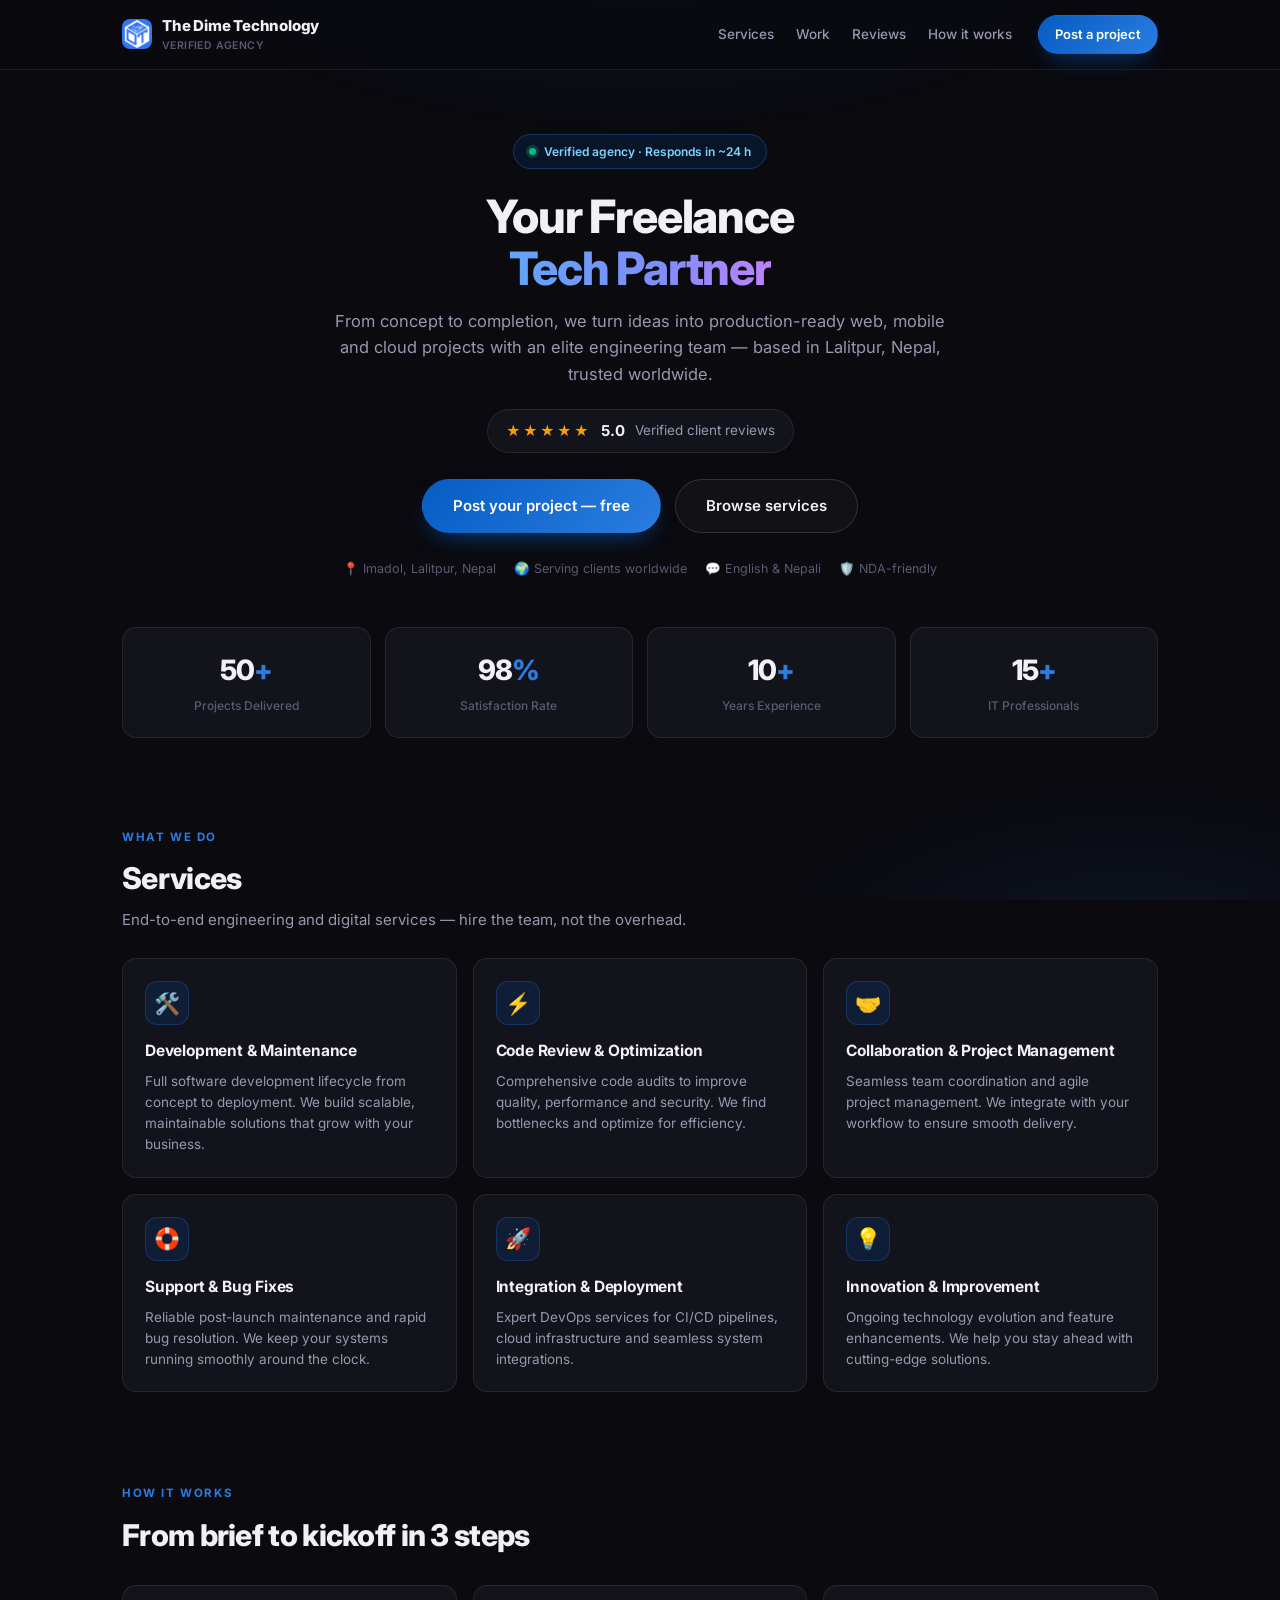
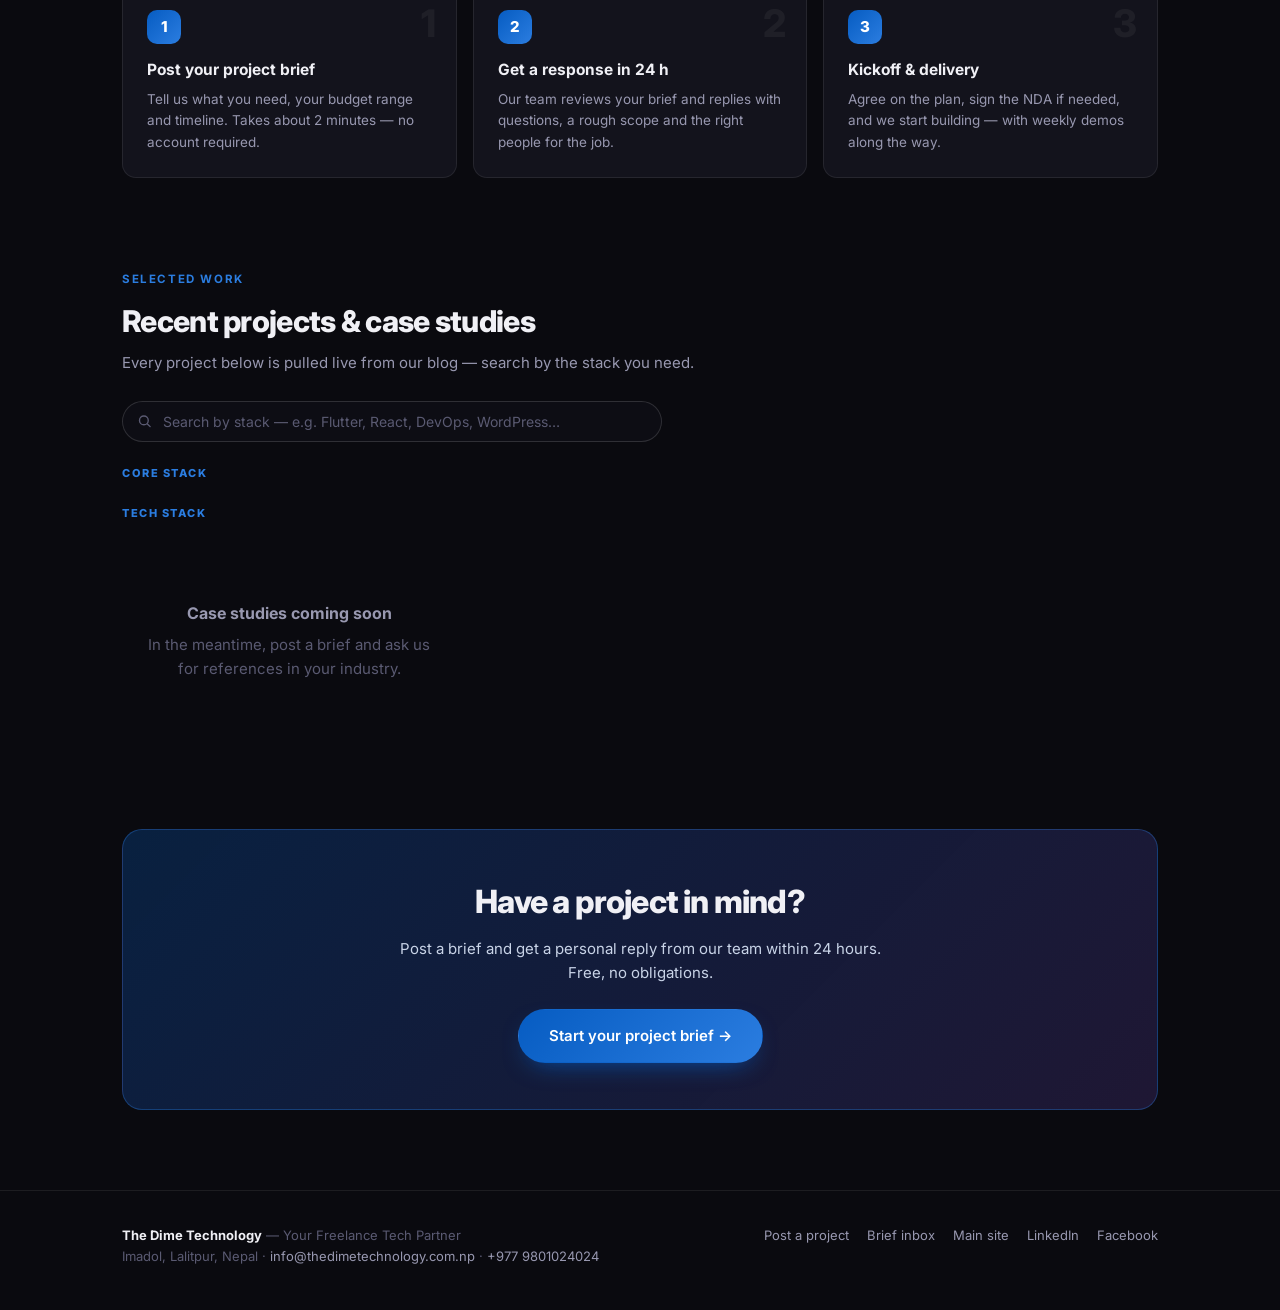
==== index.html @ e488a589 "feat: Tech Stack chip row — all tech names from blog with counts, click to display projects" ====
<!DOCTYPE html>
<html lang="en">
<head>
<meta charset="UTF-8">
<meta name="viewport" content="width=device-width, initial-scale=1">
<title>The Dime Technology — Verified Software Agency | Post a Project</title>
<meta name="description" content="The Dime Technology — your freelance tech partner. Verified agency from Lalitpur, Nepal delivering web, mobile and cloud projects worldwide. Post your project brief and get a reply within 24 hours.">
<link rel="icon" href="logo.png">
<link rel="preconnect" href="https://fonts.googleapis.com">
<link href="https://fonts.googleapis.com/css2?family=Inter:wght@400;500;600;700;800&display=swap" rel="stylesheet">
<link rel="stylesheet" href="app.css">
</head>
<body>

<nav class="nav">
  <div class="nav-in">
    <a class="brand" href="index.html">
      <img src="logo.png" alt="The Dime Technology">
      <div>The Dime Technology<small>Verified Agency</small></div>
    </a>
    <div class="nav-links">
      <a href="#services">Services</a>
      <a href="#work">Work</a>
      <a href="#reviews">Reviews</a>
      <a href="#how">How it works</a>
    </div>
    <a class="btn btn-primary btn-sm" href="brief.html">Post a project</a>
  </div>
</nav>

<div class="wrap">

  <header class="hero">
    <div class="hero-badge"><span class="dot"></span> Verified agency · Responds in ~24 h</div>
    <h1>Your Freelance<br><span class="grad">Tech Partner</span></h1>
    <p class="lede">From concept to completion, we turn ideas into production-ready web, mobile and cloud
      projects with an elite engineering team — based in Lalitpur, Nepal, trusted worldwide.</p>
    <div class="rating" id="ratingRow"><span class="stars">★★★★★</span><b id="ratingVal">5.0</b>
      <span id="ratingCount">Verified client reviews</span></div>
    <div class="hero-cta">
      <a class="btn btn-primary btn-lg" href="brief.html">Post your project — free</a>
      <a class="btn btn-ghost btn-lg" href="#services">Browse services</a>
    </div>
    <div class="meta-row">
      <span>📍 Imadol, Lalitpur, Nepal</span>
      <span>🌍 Serving clients worldwide</span>
      <span>💬 English &amp; Nepali</span>
      <span>🛡️ NDA-friendly</span>
    </div>
  </header>

  <div class="stats">
    <div class="stat"><b>50<i>+</i></b><span>Projects Delivered</span></div>
    <div class="stat"><b>98<i>%</i></b><span>Satisfaction Rate</span></div>
    <div class="stat"><b>10<i>+</i></b><span>Years Experience</span></div>
    <div class="stat"><b>15<i>+</i></b><span>IT Professionals</span></div>
  </div>

  <section id="services">
    <div class="sec-head">
      <div class="kicker">What we do</div>
      <h2>Services</h2>
      <p>End-to-end engineering and digital services — hire the team, not the overhead.</p>
    </div>
    <div class="grid g3" id="servicesGrid"></div>
  </section>

  <section id="how">
    <div class="sec-head">
      <div class="kicker">How it works</div>
      <h2>From brief to kickoff in 3 steps</h2>
    </div>
    <div class="steps">
      <div class="step"><div class="n">1</div><h3>Post your project brief</h3>
        <p>Tell us what you need, your budget range and timeline. Takes about 2 minutes — no account required.</p></div>
      <div class="step"><div class="n">2</div><h3>Get a response in 24 h</h3>
        <p>Our team reviews your brief and replies with questions, a rough scope and the right people for the job.</p></div>
      <div class="step"><div class="n">3</div><h3>Kickoff &amp; delivery</h3>
        <p>Agree on the plan, sign the NDA if needed, and we start building — with weekly demos along the way.</p></div>
    </div>
  </section>

  <section id="work">
    <div class="sec-head">
      <div class="kicker">Selected work</div>
      <h2>Recent projects &amp; case studies</h2>
      <p>Every project below is pulled live from our blog — search by the stack you need.</p>
    </div>
    <div class="work-tools">
      <div class="work-search">
        <div class="box">
          <svg width="15" height="15" viewBox="0 0 24 24" fill="none" stroke="currentColor" stroke-width="2.2" stroke-linecap="round"><circle cx="11" cy="11" r="7"/><path d="M21 21l-4.3-4.3"/></svg>
          <input type="search" id="workSearch" autocomplete="off" placeholder="Search by stack — e.g. Flutter, React, DevOps, WordPress…">
        </div>
        <span class="work-count" id="workCount"></span>
      </div>
      <div class="core-row">
        <span class="core-label">Core Stack</span>
        <div class="chips" id="coreChips"></div>
      </div>
      <div class="core-row">
        <span class="core-label">Tech Stack</span>
        <div class="chips" id="techChips"></div>
      </div>
    </div>
    <div class="grid g3" id="workGrid"></div>
  </section>

  <section id="clients">
    <div class="sec-head">
      <div class="kicker">Trusted by</div>
      <h2>Clients we've worked with</h2>
    </div>
    <div class="clients" id="clientsGrid"></div>
  </section>

  <section id="reviews">
    <div class="sec-head">
      <div class="kicker">Client reviews</div>
      <h2>What clients say</h2>
    </div>
    <div class="grid g3" id="reviewsGrid"></div>
  </section>

  <section id="cta">
    <div class="cta-band">
      <h2>Have a project in mind?</h2>
      <p>Post a brief and get a personal reply from our team within 24 hours. Free, no obligations.</p>
      <a class="btn btn-primary btn-lg" href="brief.html">Start your project brief →</a>
    </div>
  </section>

</div>

<footer>
  <div class="wrap foot">
    <div>
      <b style="color:var(--text)">The Dime Technology</b> — Your Freelance Tech Partner<br>
      Imadol, Lalitpur, Nepal · <a href="mailto:info@thedimetechnology.com.np">info@thedimetechnology.com.np</a> ·
      <a href="tel:+9779801024024">+977 9801024024</a>
    </div>
    <div class="foot-links">
      <a href="brief.html">Post a project</a>
      <a href="admin">Brief inbox</a>
      <a href="https://thedimetechnology.com.np" target="_blank" rel="noopener">Main site</a>
      <a href="https://www.linkedin.com/in/shahidalam-nepal/" target="_blank" rel="noopener">LinkedIn</a>
      <a href="https://www.facebook.com/thedimetechnology/" target="_blank" rel="noopener">Facebook</a>
    </div>
  </div>
</footer>

<script src="common.js"></script>
<script src="home.js"></script>
</body>
</html>
---- app.css ----
/* The Dime Technology — Lead app (Sortlist-style brief funnel) */
:root{
  --bg:#0a0a0f; --bg2:#0d0d14; --surface:#13131c; --surface2:#1a1a26; --surface3:#20202e;
  --line:rgba(255,255,255,.08); --line2:rgba(255,255,255,.14);
  --text:#f0f0f5; --muted:#9898b0; --dim:#5a5a72;
  --blue:#065cc2; --blue2:#2b7de0; --blue-soft:rgba(6,92,194,.16);
  --green:#10b981; --green-soft:rgba(16,185,129,.14);
  --amber:#f59e0b; --amber-soft:rgba(245,158,11,.14);
  --red:#ef4444; --red-soft:rgba(239,68,68,.14);
  --purple:#8b5cf6; --purple-soft:rgba(139,92,246,.14);
  --r:14px; --r-sm:10px;
  --font:'Inter',-apple-system,BlinkMacSystemFont,'Segoe UI',Roboto,sans-serif;
  --shadow:0 18px 50px rgba(0,0,0,.45);
}
*{box-sizing:border-box;margin:0;padding:0}
html{scroll-behavior:smooth}
body{
  background:var(--bg); color:var(--text); font-family:var(--font);
  font-size:15px; line-height:1.6; -webkit-font-smoothing:antialiased;
}
body::before{
  content:""; position:fixed; inset:0; pointer-events:none; z-index:0;
  background:
    radial-gradient(ellipse 70% 45% at 50% -12%, rgba(6,92,194,.16) 0%, transparent 60%),
    radial-gradient(ellipse 55% 40% at 88% 108%, rgba(43,125,224,.10) 0%, transparent 55%);
}
a{color:inherit;text-decoration:none}
img{display:block;max-width:100%}
button{font-family:inherit;cursor:pointer}
.wrap{position:relative;z-index:1;max-width:1080px;margin:0 auto;padding:0 22px}
.mono{font-variant-numeric:tabular-nums}

/* ── Nav ── */
.nav{position:sticky;top:0;z-index:50;backdrop-filter:blur(14px);background:rgba(10,10,15,.82);border-bottom:1px solid var(--line)}
.nav-in{max-width:1080px;margin:0 auto;padding:14px 22px;display:flex;align-items:center;gap:26px}
.brand{display:flex;align-items:center;gap:10px;font-weight:800;letter-spacing:-.2px}
.brand img{width:30px;height:30px;border-radius:8px}
.brand small{display:block;font-size:10.5px;font-weight:600;color:var(--dim);letter-spacing:.4px;text-transform:uppercase}
.nav-links{display:flex;gap:22px;margin-left:auto;font-size:13.5px;color:var(--muted);font-weight:500}
.nav-links a:hover{color:var(--text)}
.btn{display:inline-flex;align-items:center;justify-content:center;gap:8px;border-radius:999px;font-weight:600;
  font-size:14px;padding:11px 22px;border:1px solid transparent;transition:.16s;white-space:nowrap}
.btn-primary{background:linear-gradient(135deg,var(--blue),var(--blue2));color:#fff;box-shadow:0 10px 26px -12px rgba(6,92,194,.9)}
.btn-primary:hover{transform:translateY(-1px);box-shadow:0 14px 30px -12px rgba(6,92,194,1)}
.btn-ghost{border-color:var(--line2);color:var(--text);background:rgba(255,255,255,.03)}
.btn-ghost:hover{border-color:var(--blue2);background:var(--blue-soft)}
.btn-lg{padding:14px 30px;font-size:15px}
.btn-sm{padding:8px 16px;font-size:13px}
.btn[disabled]{opacity:.5;pointer-events:none}

/* ── Hero / profile header ── */
.hero{padding:64px 0 40px;text-align:center}
.hero-badge{display:inline-flex;align-items:center;gap:8px;padding:7px 15px;border-radius:999px;font-size:12px;
  font-weight:600;color:#7dd3fc;background:rgba(6,92,194,.14);border:1px solid rgba(43,125,224,.3);margin-bottom:22px}
.hero-badge .dot{width:7px;height:7px;border-radius:50%;background:var(--green);box-shadow:0 0 0 3px rgba(16,185,129,.25)}
.hero h1{font-size:clamp(30px,5vw,46px);font-weight:800;letter-spacing:-1.2px;line-height:1.12;margin-bottom:14px}
.hero h1 .grad{background:linear-gradient(100deg,#60a5fa,#818cf8 60%,#c084fc);-webkit-background-clip:text;background-clip:text;color:transparent}
.hero .lede{max-width:640px;margin:0 auto 22px;color:var(--muted);font-size:16.5px}
.rating{display:inline-flex;align-items:center;gap:10px;padding:9px 18px;border-radius:999px;background:var(--surface);
  border:1px solid var(--line);font-size:13.5px;color:var(--muted);margin-bottom:26px}
.rating b{color:var(--text);font-size:15px}
.stars{color:var(--amber);letter-spacing:2px;font-size:14px}
.hero-cta{display:flex;gap:14px;justify-content:center;flex-wrap:wrap}
.meta-row{display:flex;gap:18px;justify-content:center;flex-wrap:wrap;color:var(--dim);font-size:12.5px;margin-top:26px}
.meta-row span{display:inline-flex;align-items:center;gap:6px}

/* ── Stats ── */
.stats{display:grid;grid-template-columns:repeat(4,1fr);gap:14px;padding:8px 0 44px}
.stat{background:var(--surface);border:1px solid var(--line);border-radius:var(--r);padding:20px 16px;text-align:center}
.stat b{display:block;font-size:28px;font-weight:800;letter-spacing:-1px}
.stat b i{font-style:normal;color:var(--blue2)}
.stat span{font-size:12px;color:var(--dim);font-weight:500}

/* ── Sections ── */
section{padding:46px 0;position:relative;z-index:1}
.sec-head{margin-bottom:26px}
.sec-head .kicker{font-size:11.5px;font-weight:700;letter-spacing:1.6px;text-transform:uppercase;color:var(--blue2);margin-bottom:8px}
.sec-head h2{font-size:clamp(22px,3.4vw,30px);font-weight:800;letter-spacing:-.7px}
.sec-head p{color:var(--muted);margin-top:6px;max-width:620px}
.grid{display:grid;gap:16px}
.g3{grid-template-columns:repeat(3,1fr)}
.g2{grid-template-columns:repeat(2,1fr)}

.card{background:var(--surface);border:1px solid var(--line);border-radius:var(--r);padding:22px;transition:.18s}
.card:hover{border-color:rgba(43,125,224,.4);transform:translateY(-3px);box-shadow:0 16px 40px -22px rgba(6,92,194,.6)}
.card .ic{width:44px;height:44px;border-radius:12px;display:flex;align-items:center;justify-content:center;font-size:21px;
  background:var(--blue-soft);border:1px solid rgba(43,125,224,.25);margin-bottom:14px}
.card h3{font-size:15.5px;font-weight:700;margin-bottom:7px;letter-spacing:-.2px}
.card p{font-size:13.5px;color:var(--muted);line-height:1.55}

/* steps */
.steps{display:grid;grid-template-columns:repeat(3,1fr);gap:16px;counter-reset:step}
.step{background:var(--surface);border:1px solid var(--line);border-radius:var(--r);padding:24px;position:relative}
.step::before{counter-increment:step;content:counter(step);position:absolute;top:18px;right:20px;font-size:38px;
  font-weight:800;color:rgba(255,255,255,.05);line-height:1}
.step .n{width:34px;height:34px;border-radius:10px;background:linear-gradient(135deg,var(--blue),var(--blue2));
  color:#fff;display:flex;align-items:center;justify-content:center;font-weight:800;font-size:15px;margin-bottom:14px}
.step h3{font-size:15.5px;font-weight:700;margin-bottom:6px}
.step p{font-size:13.5px;color:var(--muted)}

/* work cards */
.work{border-radius:var(--r);overflow:hidden;background:var(--surface);border:1px solid var(--line);transition:.18s;display:block}
.work:hover{transform:translateY(-3px);border-color:rgba(43,125,224,.4)}
.work .thumb{aspect-ratio:16/9;overflow:hidden;background:var(--surface2)}
.work .thumb img{width:100%;height:100%;object-fit:cover;transition:.3s}
.work:hover .thumb img{transform:scale(1.05)}
.work .body{padding:16px 18px 18px}
.work .tag{display:inline-block;font-size:10.5px;font-weight:700;text-transform:uppercase;letter-spacing:.7px;
  color:var(--blue2);background:var(--blue-soft);padding:4px 9px;border-radius:6px;margin-bottom:9px}
.work h3{font-size:15px;font-weight:700;line-height:1.35;margin-bottom:8px}
.work .when{font-size:12px;color:var(--dim)}

/* work toolbar — stack search + core stack chips */
.work-tools{margin-bottom:22px;display:grid;gap:14px}
.work-search{display:flex;align-items:center;gap:16px;flex-wrap:wrap}
.work-search .box{position:relative;flex:1;max-width:540px}
.work-search .box svg{position:absolute;left:15px;top:50%;transform:translateY(-50%);color:var(--dim);pointer-events:none}
.work-search input{width:100%;background:var(--bg2);border:1px solid var(--line2);border-radius:999px;color:var(--text);
  font-family:inherit;font-size:14px;padding:11px 18px 11px 40px;outline:none;transition:.15s}
.work-search input:focus{border-color:var(--blue2);box-shadow:0 0 0 3px rgba(43,125,224,.18)}
.work-search input::placeholder{color:var(--dim)}
.work-search input::-webkit-search-cancel-button{-webkit-appearance:none;appearance:none}
.work-count{font-size:12.5px;color:var(--dim);font-weight:600;white-space:nowrap}
.core-row{display:flex;gap:13px;align-items:flex-start;flex-wrap:wrap}
.core-label{font-size:11px;font-weight:800;letter-spacing:1.5px;text-transform:uppercase;color:var(--blue2);
  padding-top:9px;white-space:nowrap}
.core-row .chip{padding:7px 13px;font-size:12.5px;border-radius:999px}
.core-row .chip .n{margin-left:7px;font-size:10.5px;opacity:.65;font-weight:700}
.core-row .chip.off{opacity:.35;pointer-events:none}
.work .wtop{display:flex;align-items:center;justify-content:space-between;gap:10px;margin-bottom:9px}
.work .wtop .when{font-size:11.5px;color:var(--dim);white-space:nowrap}
.work .stackline{display:flex;flex-wrap:wrap;gap:6px;margin-top:11px}
.schip{font-size:10px;font-weight:700;letter-spacing:.5px;text-transform:uppercase;padding:4px 9px;border-radius:999px;
  background:var(--blue-soft);color:#93c5fd;border:1px solid rgba(43,125,224,.32)}
.schip.more{background:var(--surface3);color:var(--dim);border-color:var(--line2)}

/* clients */
.clients{display:grid;grid-template-columns:repeat(auto-fill,minmax(130px,1fr));gap:12px}
.client{background:var(--surface);border:1px solid var(--line);border-radius:var(--r-sm);height:76px;display:flex;
  align-items:center;justify-content:center;padding:12px;transition:.18s}
.client:hover{border-color:var(--line2);background:var(--surface2)}
.client img{max-height:44px;filter:grayscale(1) opacity(.75);transition:.2s}
.client:hover img{filter:none}

/* reviews */
.review{background:var(--surface);border:1px solid var(--line);border-radius:var(--r);padding:22px;display:flex;flex-direction:column;gap:12px}
.review .stars{font-size:13px}
.review p{font-size:14px;color:var(--muted);line-height:1.6;flex:1}
.who{display:flex;align-items:center;gap:11px}
.who img{width:40px;height:40px;border-radius:50%;object-fit:cover;background:var(--surface3)}
.who .av{width:40px;height:40px;border-radius:50%;background:linear-gradient(135deg,var(--blue),var(--purple));
  display:flex;align-items:center;justify-content:center;font-weight:800;font-size:14px;color:#fff}
.who b{display:block;font-size:14px}
.who span{font-size:12px;color:var(--dim)}

/* CTA band */
.cta-band{background:linear-gradient(135deg,rgba(6,92,194,.28),rgba(139,92,246,.16));border:1px solid rgba(43,125,224,.35);
  border-radius:20px;padding:46px 34px;text-align:center;position:relative;overflow:hidden}
.cta-band h2{font-size:clamp(23px,3.6vw,32px);font-weight:800;letter-spacing:-.8px;margin-bottom:10px}
.cta-band p{color:#c9d4e8;max-width:520px;margin:0 auto 24px}

/* footer */
footer{border-top:1px solid var(--line);padding:34px 0 44px;margin-top:34px;color:var(--dim);font-size:13px;position:relative;z-index:1}
.foot{display:flex;justify-content:space-between;gap:26px;flex-wrap:wrap}
.foot a{color:var(--muted)}
.foot a:hover{color:var(--text)}
.foot-links{display:flex;gap:18px;flex-wrap:wrap}

/* ── Wizard ── */
.wiz-top{max-width:760px;margin:0 auto;padding:34px 22px 0;text-align:center}
.wiz-top .back{font-size:13px;color:var(--muted);display:inline-flex;gap:6px;align-items:center}
.wiz-top .back:hover{color:var(--text)}
.wiz-top h1{font-size:clamp(24px,4vw,32px);font-weight:800;letter-spacing:-.8px;margin:18px 0 6px}
.wiz-top .sub{color:var(--muted);font-size:14.5px}
.progress{display:flex;gap:8px;justify-content:center;margin:26px 0 6px}
.pstep{flex:1;max-width:150px;text-align:center}
.pstep .bar{height:4px;border-radius:99px;background:var(--surface3);transition:.25s}
.pstep.on .bar,.pstep.done .bar{background:linear-gradient(90deg,var(--blue),var(--blue2))}
.pstep span{display:block;font-size:11px;color:var(--dim);margin-top:7px;font-weight:600}
.pstep.on span{color:var(--blue2)}
.wiz{max-width:760px;margin:0 auto;padding:22px 22px 70px}
.panel{background:var(--surface);border:1px solid var(--line);border-radius:18px;padding:30px;box-shadow:var(--shadow);display:none}
.panel.on{display:block;animation:fade .3s ease}
@keyframes fade{from{opacity:0;transform:translateY(10px)}to{opacity:1;transform:none}}
.panel h2{font-size:20px;font-weight:800;letter-spacing:-.5px;margin-bottom:6px}
.panel .hint{color:var(--muted);font-size:14px;margin-bottom:22px}
.q-label{display:block;font-size:13.5px;font-weight:700;margin:20px 0 10px}
.q-label i{font-style:normal;color:var(--red)}

.chips{display:flex;flex-wrap:wrap;gap:10px}
.chip{padding:10px 17px;border-radius:999px;background:var(--surface2);border:1px solid var(--line2);font-size:13.5px;
  font-weight:600;color:var(--muted);transition:.14s;user-select:none}
.chip:hover{border-color:var(--blue2);color:var(--text)}
.chip.on{background:linear-gradient(135deg,var(--blue),var(--blue2));border-color:transparent;color:#fff;
  box-shadow:0 8px 20px -10px rgba(6,92,194,.9)}
.chip input{display:none}

.opts{display:grid;grid-template-columns:repeat(auto-fill,minmax(160px,1fr));gap:10px}
.opt{padding:14px 12px;border-radius:12px;background:var(--surface2);border:1px solid var(--line2);text-align:center;
  font-size:13.5px;font-weight:600;color:var(--muted);transition:.14s}
.opt:hover{border-color:var(--blue2);color:var(--text)}
.opt.on{background:var(--blue-soft);border-color:var(--blue2);color:#93c5fd}
.opt small{display:block;font-size:11px;color:var(--dim);font-weight:500;margin-top:3px}

.cur-toggle{display:inline-flex;background:var(--surface2);border:1px solid var(--line2);border-radius:999px;padding:4px;gap:4px}
.cur-toggle button{border:0;background:transparent;color:var(--muted);font-weight:700;font-size:13px;padding:7px 20px;border-radius:999px}
.cur-toggle button.on{background:linear-gradient(135deg,var(--blue),var(--blue2));color:#fff}

.field{margin-bottom:16px}
.field label{display:block;font-size:13px;font-weight:700;margin-bottom:7px;color:var(--text)}
.field label i{font-style:normal;color:var(--red)}
.field .help{font-size:12px;color:var(--dim);margin-top:6px}
input.inp,select.inp,textarea.inp{
  width:100%;background:var(--bg2);border:1px solid var(--line2);border-radius:11px;color:var(--text);
  font-family:inherit;font-size:14.5px;padding:12px 14px;transition:.15s;outline:none}
input.inp:focus,select.inp:focus,textarea.inp:focus{border-color:var(--blue2);box-shadow:0 0 0 3px rgba(43,125,224,.18)}
textarea.inp{min-height:130px;resize:vertical;line-height:1.55}
select.inp{appearance:none;background-image:url("data:image/svg+xml,%3Csvg xmlns='http://www.w3.org/2000/svg' width='12' height='8'%3E%3Cpath d='M1 1l5 5 5-5' stroke='%239898b0' stroke-width='1.6' fill='none'/%3E%3C/svg%3E");
  background-repeat:no-repeat;background-position:right 14px center}
.row2{display:grid;grid-template-columns:1fr 1fr;gap:14px}
.hp{position:absolute!important;left:-9999px!important;opacity:0;height:0;width:0}

.wiz-nav{display:flex;justify-content:space-between;gap:12px;margin-top:26px;padding-top:22px;border-top:1px solid var(--line)}
.err{background:var(--red-soft);border:1px solid rgba(239,68,68,.4);color:#fca5a5;border-radius:10px;
  padding:11px 14px;font-size:13.5px;margin-top:16px;display:none}
.err.on{display:block}
.ok-box{background:var(--green-soft);border:1px solid rgba(16,185,129,.4);color:#6ee7b7;border-radius:10px;
  padding:11px 14px;font-size:13.5px;margin-top:16px;display:none}
.ok-box.on{display:block}

/* review list */
.rev-list{display:grid;gap:10px}
.rev-item{display:flex;justify-content:space-between;gap:14px;background:var(--surface2);border:1px solid var(--line);
  border-radius:11px;padding:13px 16px;font-size:13.5px}
.rev-item .k{color:var(--dim);font-weight:600;flex:none}
.rev-item .v{color:var(--text);text-align:right;word-break:break-word}
.rev-item .v.empty{color:var(--dim);font-style:italic}

/* success */
.done{text-align:center;padding:26px 10px}
.done .ring{width:74px;height:74px;border-radius:50%;background:var(--green-soft);border:2px solid var(--green);
  color:var(--green);font-size:34px;display:flex;align-items:center;justify-content:center;margin:0 auto 20px}
.done h2{font-size:24px;font-weight:800;margin-bottom:8px}
.done p{color:var(--muted);max-width:440px;margin:0 auto 14px}
.ref{display:inline-block;background:var(--bg2);border:1px dashed var(--line2);border-radius:10px;padding:9px 18px;
  font-size:13.5px;font-weight:700;letter-spacing:.5px;color:#93c5fd;margin-bottom:24px}

/* ── Dashboard ── */
.dash{max-width:1080px;margin:0 auto;padding:26px 22px 60px;position:relative;z-index:1}
.dash-head{display:flex;align-items:center;gap:16px;flex-wrap:wrap;margin-bottom:24px}
.dash-head h1{font-size:22px;font-weight:800;letter-spacing:-.5px}
.dash-head .spacer{flex:1}
.mini{background:var(--surface);border:1px solid var(--line);border-radius:12px;padding:14px 18px;min-width:120px}
.mini b{display:block;font-size:24px;font-weight:800;letter-spacing:-.6px}
.mini span{font-size:11.5px;color:var(--dim);font-weight:600;text-transform:uppercase;letter-spacing:.6px}
.minis{display:grid;grid-template-columns:repeat(4,1fr);gap:12px;margin-bottom:20px}

.tabs{display:flex;gap:8px;flex-wrap:wrap;margin-bottom:16px}
.tab{padding:8px 16px;border-radius:999px;background:var(--surface);border:1px solid var(--line);font-size:13px;
  font-weight:600;color:var(--muted);transition:.14s}
.tab:hover{color:var(--text);border-color:var(--line2)}
.tab.on{background:var(--blue-soft);border-color:rgba(43,125,224,.5);color:#93c5fd}
.tab .n{opacity:.7;margin-left:5px;font-size:12px}

.searchbar{display:flex;gap:10px;margin-bottom:16px}
.searchbar input{flex:1}

.list{display:grid;gap:10px}
.brief-row{display:grid;grid-template-columns:auto 1fr auto;gap:16px;align-items:center;background:var(--surface);
  border:1px solid var(--line);border-radius:13px;padding:15px 18px;transition:.14s;cursor:pointer}
.brief-row:hover{border-color:rgba(43,125,224,.45);background:var(--surface2)}
.brief-row .co{font-weight:700;font-size:15px;display:flex;align-items:center;gap:9px;flex-wrap:wrap}
.brief-row .sub{font-size:12.5px;color:var(--dim);margin-top:3px;display:flex;gap:12px;flex-wrap:wrap}
.brief-row .sub b{color:var(--muted);font-weight:600}
.brief-row .right{text-align:right;font-size:12.5px;color:var(--dim)}

.pill{display:inline-flex;align-items:center;gap:6px;padding:5px 12px;border-radius:999px;font-size:11.5px;font-weight:700;letter-spacing:.2px}
.pill .dot{width:6px;height:6px;border-radius:50%}
.pill.s-new{background:var(--blue-soft);color:#93c5fd}.pill.s-new .dot{background:var(--blue2)}
.pill.s-contacted{background:var(--purple-soft);color:#c4b5fd}.pill.s-contacted .dot{background:var(--purple)}
.pill.s-proposal{background:var(--amber-soft);color:#fcd34d}.pill.s-proposal .dot{background:var(--amber)}
.pill.s-won{background:var(--green-soft);color:#6ee7b7}.pill.s-won .dot{background:var(--green)}
.pill.s-lost{background:var(--red-soft);color:#fca5a5}.pill.s-lost .dot{background:var(--red)}
.tag-web{font-size:9.5px;font-weight:800;letter-spacing:.4px;text-transform:uppercase;background:var(--green-soft);
  color:#6ee7b7;border:1px solid rgba(16,185,129,.35);padding:2px 7px;border-radius:6px}

.empty{text-align:center;padding:56px 20px;color:var(--dim)}
.empty b{display:block;font-size:16px;color:var(--muted);margin-bottom:6px}

/* drawer */
.drawer-bg{position:fixed;inset:0;background:rgba(5,5,10,.72);backdrop-filter:blur(3px);z-index:80;opacity:0;
  pointer-events:none;transition:.2s}
.drawer-bg.on{opacity:1;pointer-events:auto}
.drawer{position:fixed;top:0;right:0;bottom:0;width:min(560px,100%);background:var(--bg2);border-left:1px solid var(--line);
  z-index:90;transform:translateX(102%);transition:.28s cubic-bezier(.3,.9,.3,1);overflow-y:auto;padding:26px}
.drawer.on{transform:none}
.drawer .x{position:absolute;top:18px;right:18px;width:34px;height:34px;border-radius:9px;background:var(--surface2);
  border:1px solid var(--line);color:var(--muted);font-size:16px}
.drawer h2{font-size:20px;font-weight:800;letter-spacing:-.4px;padding-right:44px}
.drawer .d-sub{color:var(--dim);font-size:13px;margin:4px 0 18px}
.d-sec{background:var(--surface);border:1px solid var(--line);border-radius:13px;padding:18px;margin-bottom:14px}
.d-sec h4{font-size:11px;font-weight:800;text-transform:uppercase;letter-spacing:1px;color:var(--blue2);margin-bottom:12px}
.kv{display:grid;grid-template-columns:110px 1fr;gap:8px 14px;font-size:13.5px}
.kv .k{color:var(--dim);font-weight:600}
.kv .v{word-break:break-word}
.kv .v a{color:#93c5fd}
.kv .v a:hover{text-decoration:underline}
.brief-text{white-space:pre-wrap;font-size:14px;color:var(--muted);line-height:1.65}
.d-actions{display:flex;gap:10px;margin-top:6px;flex-wrap:wrap}

/* login */
.login-wrap{min-height:calc(100vh - 60px);display:flex;align-items:center;justify-content:center;padding:30px 22px;position:relative;z-index:1}
.login{width:100%;max-width:400px;background:var(--surface);border:1px solid var(--line);border-radius:20px;padding:34px;box-shadow:var(--shadow)}
.login .logo{width:56px;height:56px;border-radius:14px;margin:0 auto 16px;display:flex;align-items:center;justify-content:center;
  overflow:hidden;background:transparent}
.login .logo img{width:100%;height:100%;object-fit:contain}
.login h1{text-align:center;font-size:21px;font-weight:800;letter-spacing:-.4px}
.login .sub{text-align:center;color:var(--dim);font-size:13.5px;margin:6px 0 24px}

/* toast */
.toast{position:fixed;left:50%;bottom:26px;transform:translate(-50%,80px);z-index:200;background:var(--surface3);
  border:1px solid var(--line2);color:var(--text);padding:12px 20px;border-radius:12px;font-size:14px;font-weight:600;
  box-shadow:var(--shadow);transition:.25s;opacity:0;pointer-events:none}
.toast.on{transform:translate(-50%,0);opacity:1}
.toast.err{border-color:rgba(239,68,68,.5);color:#fca5a5}
.toast.ok{border-color:rgba(16,185,129,.5);color:#6ee7b7}

.spin{width:16px;height:16px;border:2px solid rgba(255,255,255,.3);border-top-color:#fff;border-radius:50%;
  display:inline-block;animation:sp .7s linear infinite;vertical-align:-3px}
@keyframes sp{to{transform:rotate(360deg)}}

@media (max-width:900px){
  .g3,.steps{grid-template-columns:1fr 1fr}
  .stats{grid-template-columns:1fr 1fr}
  .minis{grid-template-columns:1fr 1fr}
}
@media (max-width:640px){
  .nav-links{display:none}
  .g3,.steps,.g2,.row2{grid-template-columns:1fr}
  .brief-row{grid-template-columns:1fr}
  .brief-row .right{text-align:left}
  .panel{padding:22px 18px}
  .hero{padding:44px 0 30px}
  .drawer{padding:20px 16px}
  .work-search .box{max-width:none;flex:1 1 100%}
  .core-label{padding-top:7px}
}
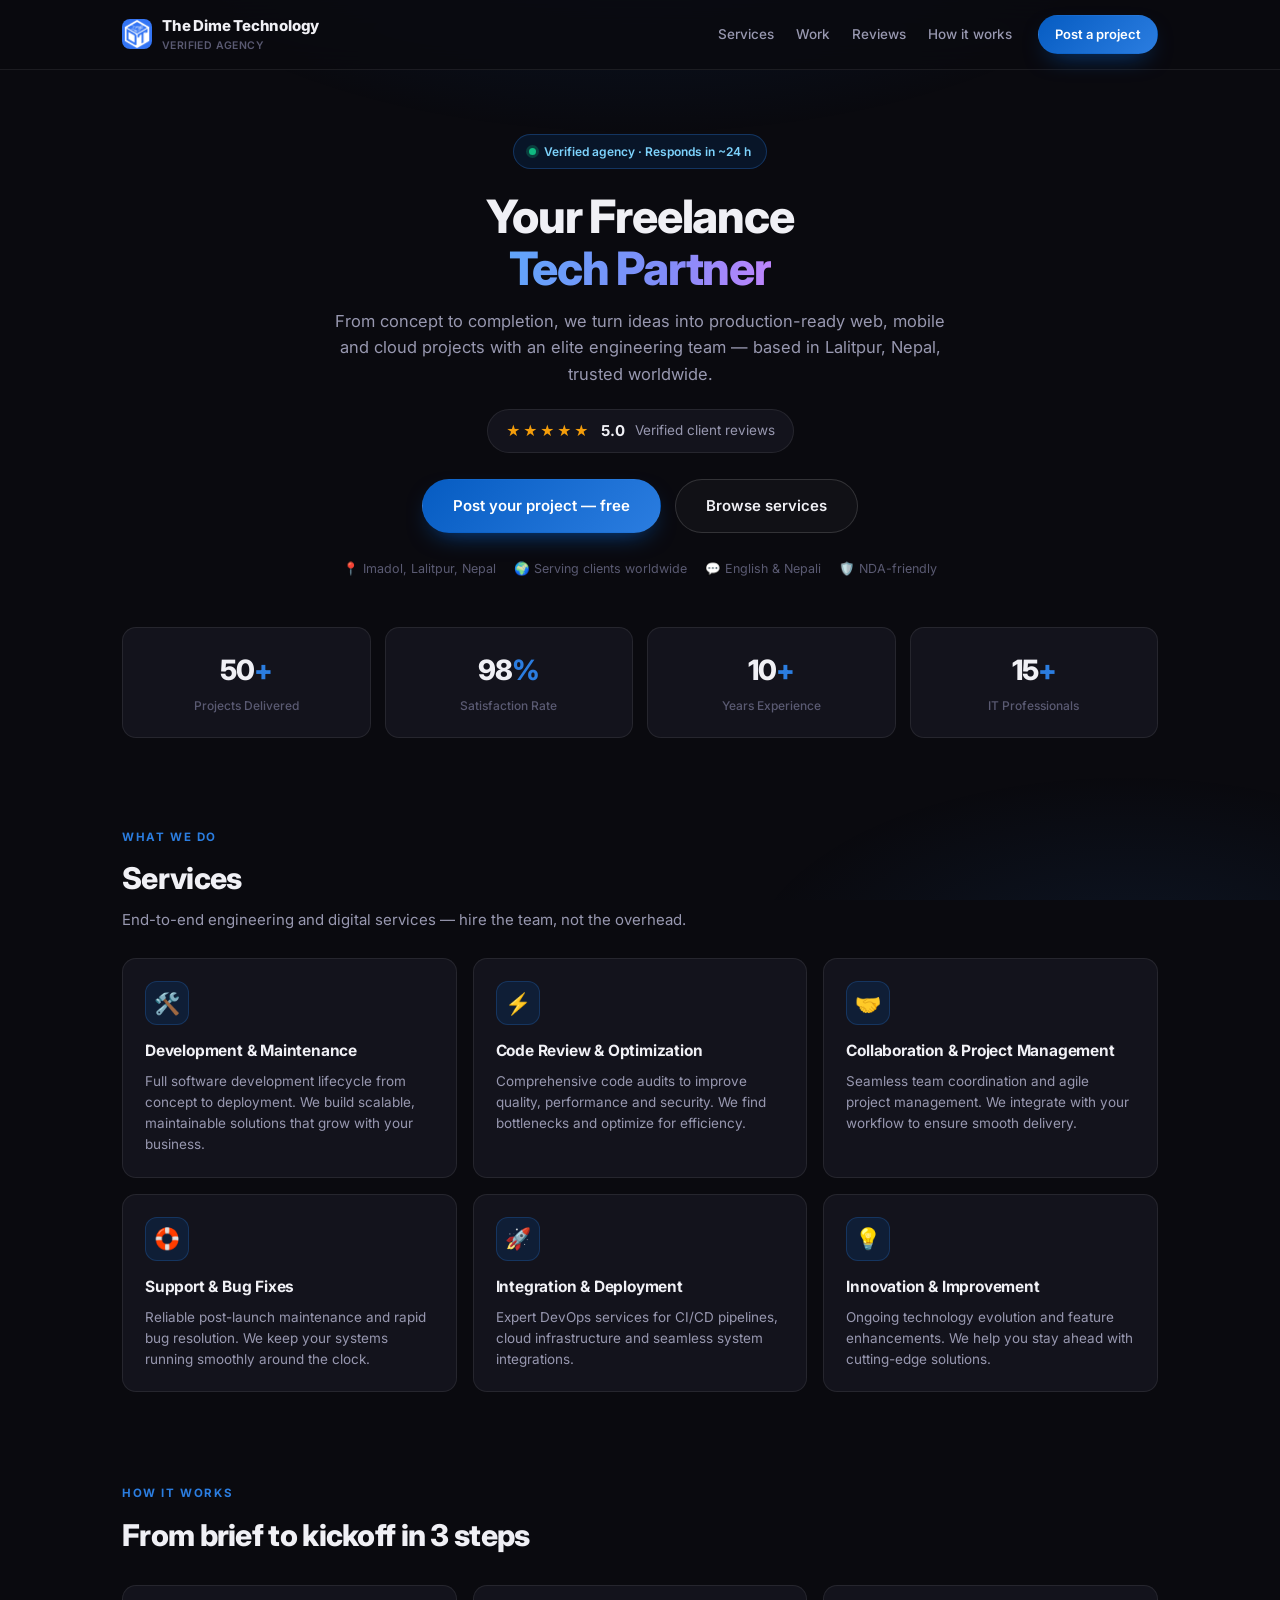
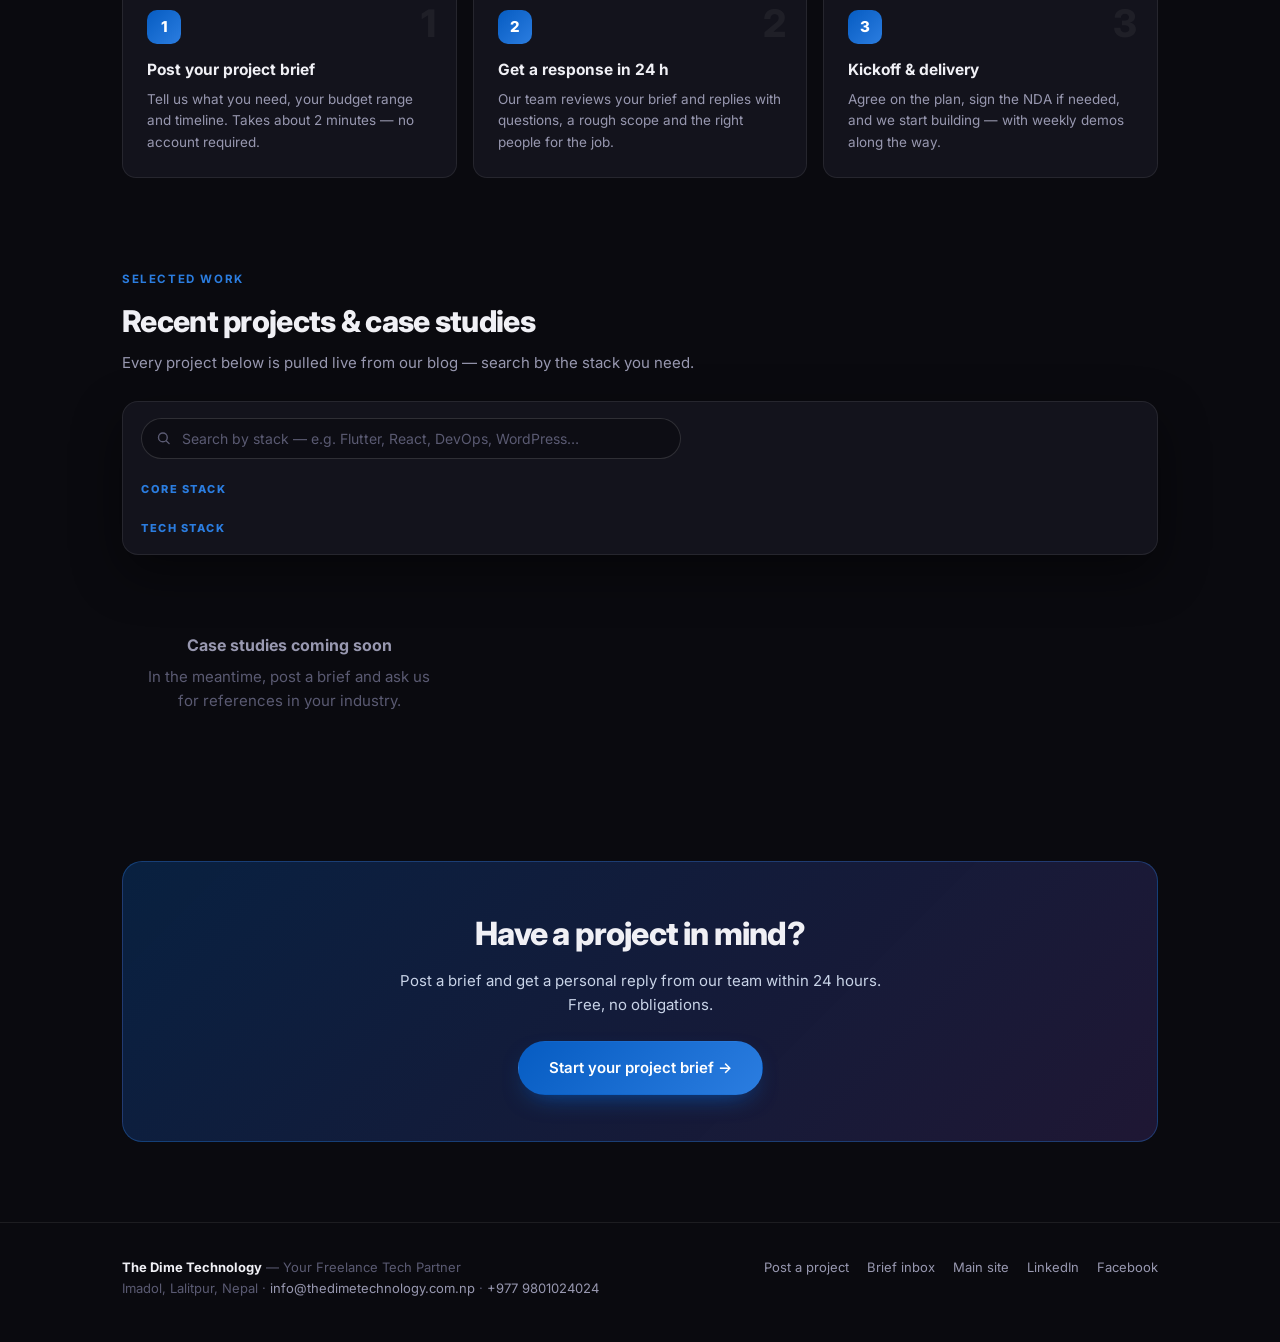
==== commit 616951b2: "feat: stack controls inside one box, default shows 6 latest projects" ====
--- a/index.html
+++ b/index.html
@@ -87,20 +87,22 @@
       <p>Every project below is pulled live from our blog — search by the stack you need.</p>
     </div>
     <div class="work-tools">
-      <div class="work-search">
-        <div class="box">
-          <svg width="15" height="15" viewBox="0 0 24 24" fill="none" stroke="currentColor" stroke-width="2.2" stroke-linecap="round"><circle cx="11" cy="11" r="7"/><path d="M21 21l-4.3-4.3"/></svg>
-          <input type="search" id="workSearch" autocomplete="off" placeholder="Search by stack — e.g. Flutter, React, DevOps, WordPress…">
+      <div class="stack-box">
+        <div class="work-search">
+          <div class="box">
+            <svg width="15" height="15" viewBox="0 0 24 24" fill="none" stroke="currentColor" stroke-width="2.2" stroke-linecap="round"><circle cx="11" cy="11" r="7"/><path d="M21 21l-4.3-4.3"/></svg>
+            <input type="search" id="workSearch" autocomplete="off" placeholder="Search by stack — e.g. Flutter, React, DevOps, WordPress…">
+          </div>
+          <span class="work-count" id="workCount"></span>
         </div>
-        <span class="work-count" id="workCount"></span>
-      </div>
-      <div class="core-row">
-        <span class="core-label">Core Stack</span>
-        <div class="chips" id="coreChips"></div>
-      </div>
-      <div class="core-row">
-        <span class="core-label">Tech Stack</span>
-        <div class="chips" id="techChips"></div>
+        <div class="core-row">
+          <span class="core-label">Core Stack</span>
+          <div class="chips" id="coreChips"></div>
+        </div>
+        <div class="core-row">
+          <span class="core-label">Tech Stack</span>
+          <div class="chips" id="techChips"></div>
+        </div>
       </div>
     </div>
     <div class="grid g3" id="workGrid"></div>
--- a/app.css
+++ b/app.css
@@ -112,6 +112,8 @@
 
 /* work toolbar — stack search + core stack chips */
 .work-tools{margin-bottom:22px;display:grid;gap:14px}
+.stack-box{background:var(--surface);border:1px solid var(--line);border-radius:16px;padding:16px 18px;
+  display:grid;gap:13px;box-shadow:var(--shadow)}
 .work-search{display:flex;align-items:center;gap:16px;flex-wrap:wrap}
 .work-search .box{position:relative;flex:1;max-width:540px}
 .work-search .box svg{position:absolute;left:15px;top:50%;transform:translateY(-50%);color:var(--dim);pointer-events:none}
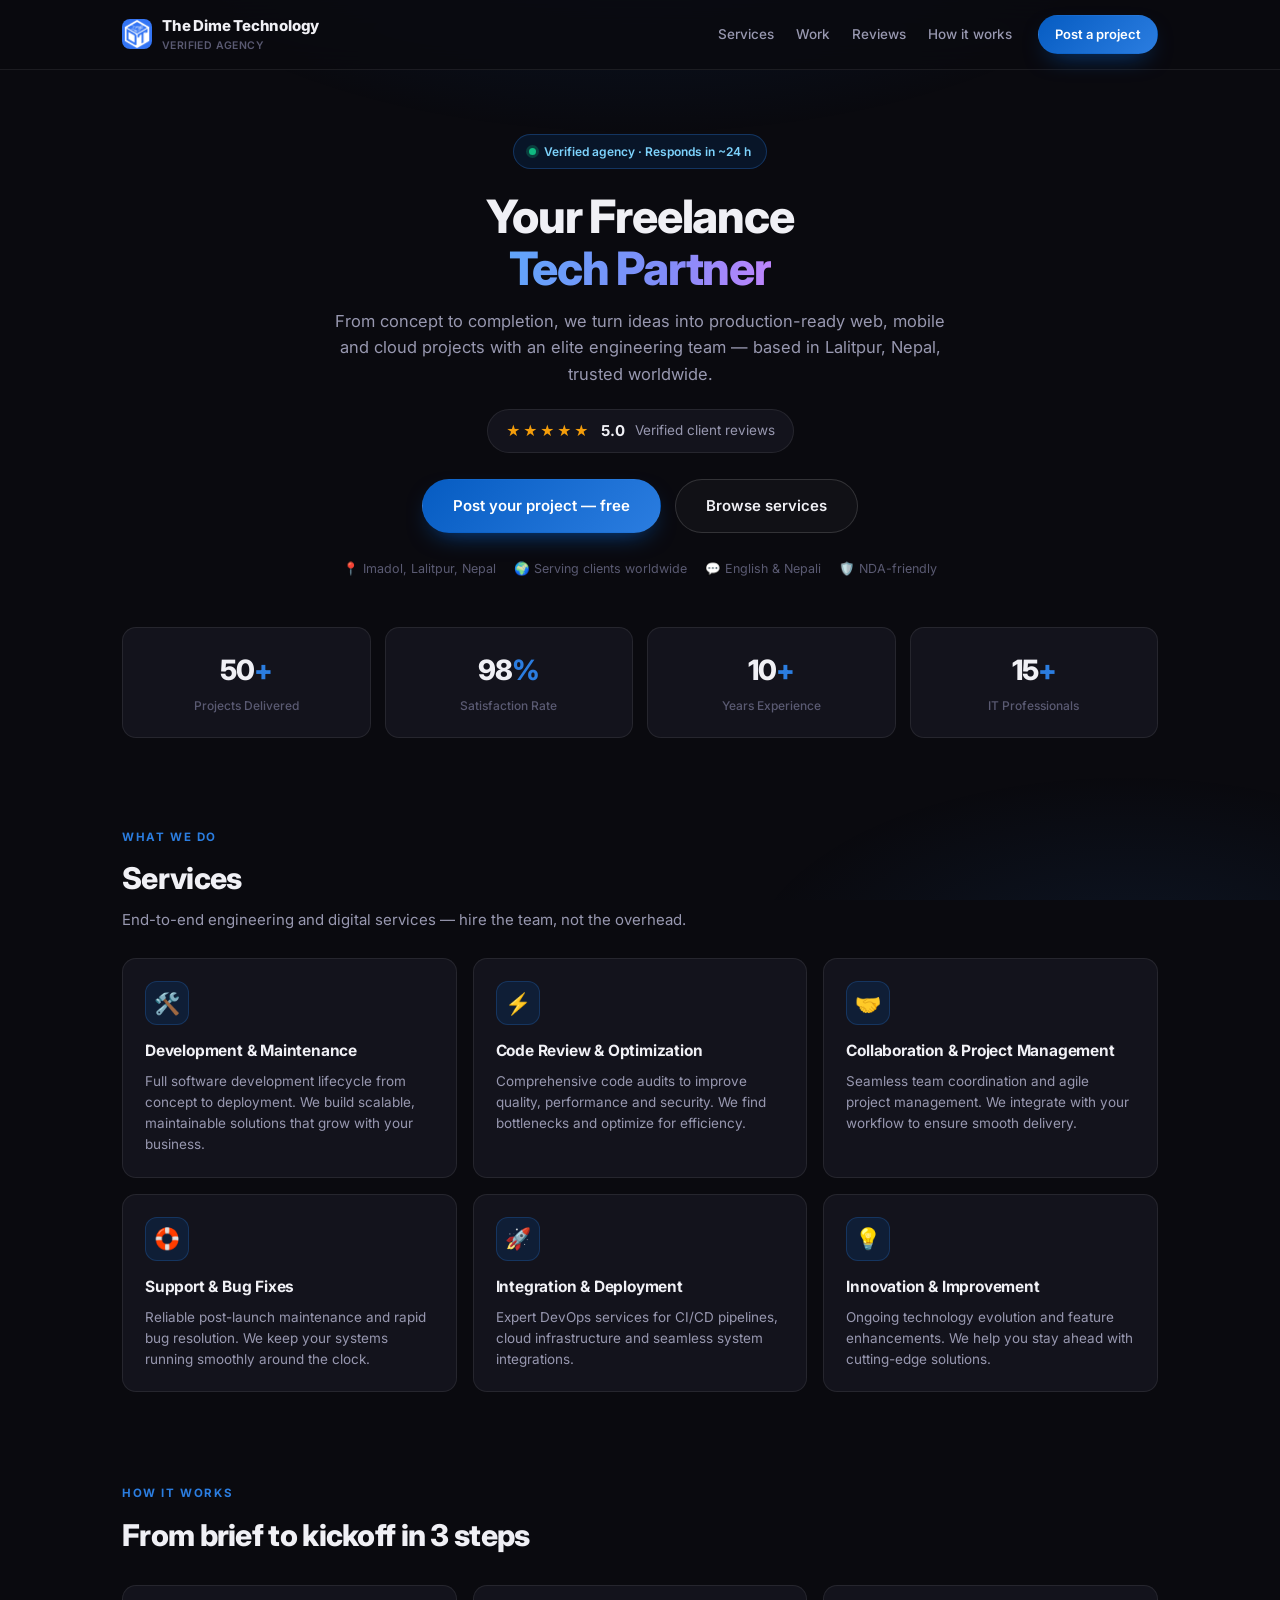
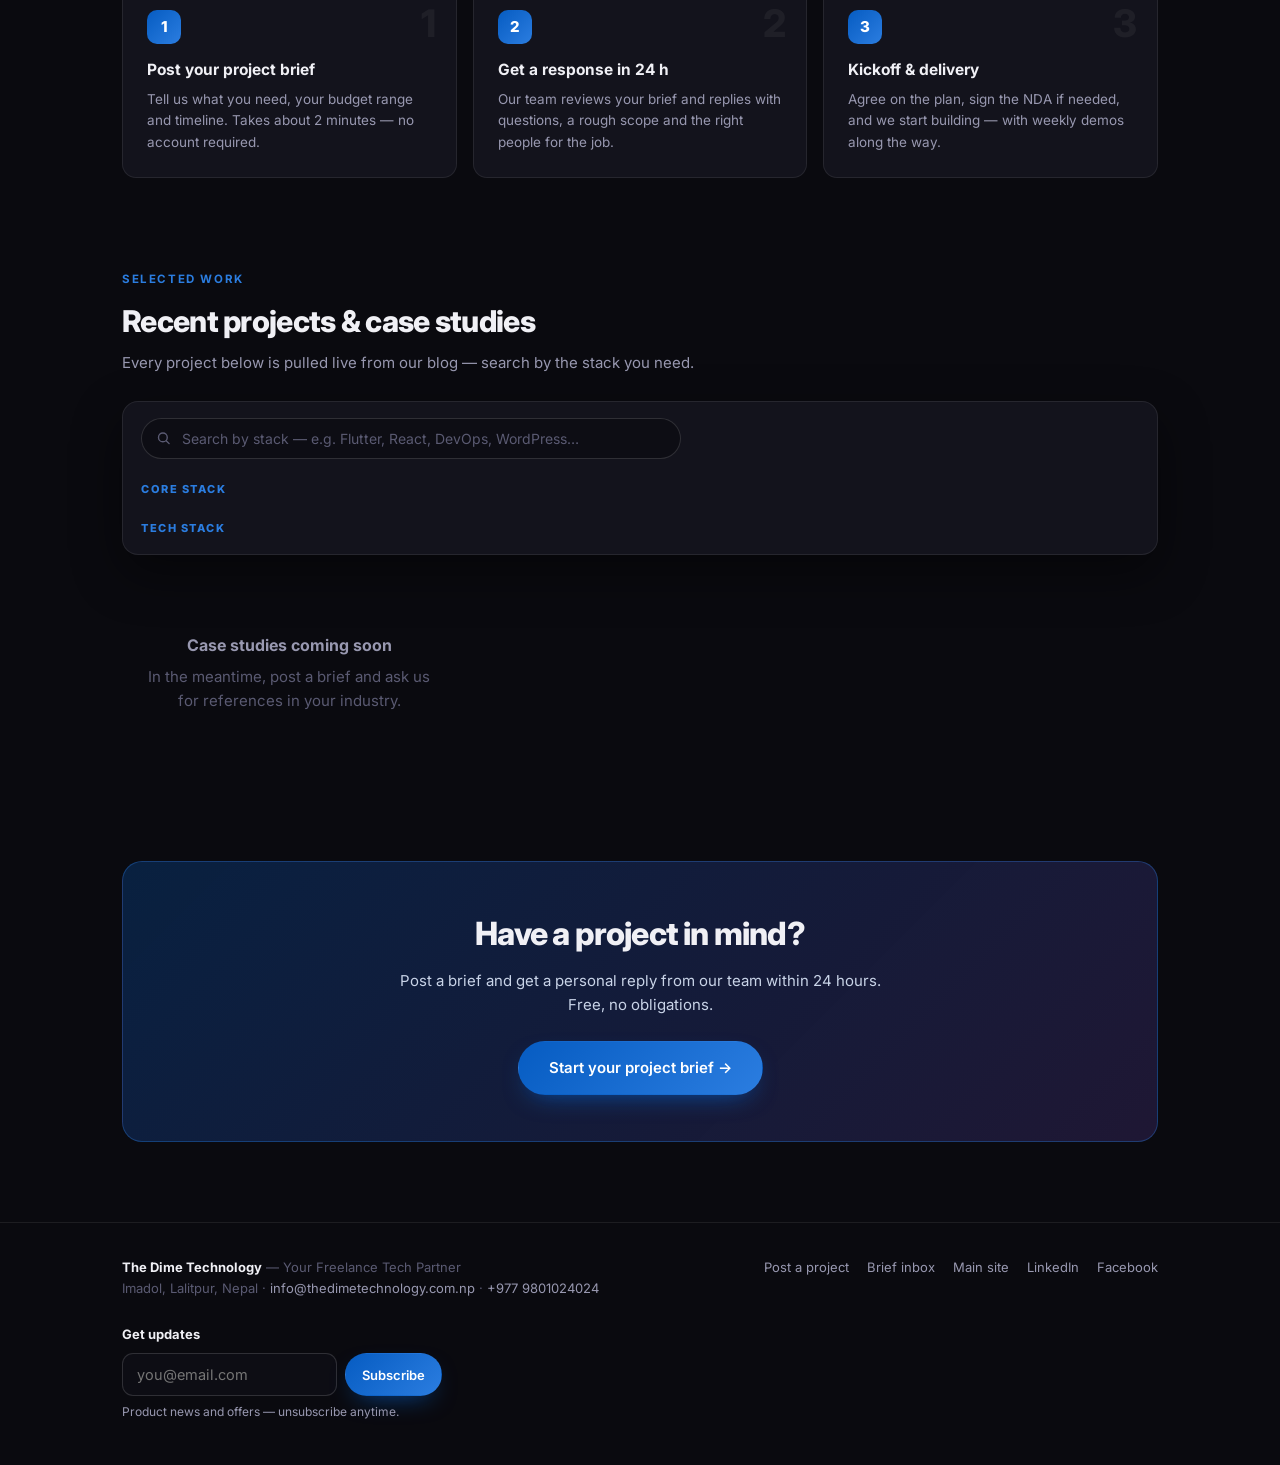
==== commit 5155d37f: "subscribe box on homepage + Emails admin view with CSV export" ====
--- a/index.html
+++ b/index.html
@@ -10,7 +10,7 @@
 <link href="https://fonts.googleapis.com/css2?family=Inter:wght@400;500;600;700;800&display=swap" rel="stylesheet">
 <link rel="stylesheet" href="app.css">
 </head>
-<body>
+<body data-location="World">
 
 <nav class="nav">
   <div class="nav-in">
@@ -24,7 +24,7 @@
       <a href="#reviews">Reviews</a>
       <a href="#how">How it works</a>
     </div>
-    <a class="btn btn-primary btn-sm" href="brief.html">Post a project</a>
+    <a class="btn btn-primary btn-sm" href="brief.html" data-track="convert:brief">Post a project</a>
   </div>
 </nav>
 
@@ -38,7 +38,7 @@
     <div class="rating" id="ratingRow"><span class="stars">★★★★★</span><b id="ratingVal">5.0</b>
       <span id="ratingCount">Verified client reviews</span></div>
     <div class="hero-cta">
-      <a class="btn btn-primary btn-lg" href="brief.html">Post your project — free</a>
+      <a class="btn btn-primary btn-lg" href="brief.html" data-track="convert:brief">Post your project — free</a>
       <a class="btn btn-ghost btn-lg" href="#services">Browse services</a>
     </div>
     <div class="meta-row">
@@ -104,6 +104,11 @@
           <div class="chips" id="techChips"></div>
         </div>
       </div>
+      <div class="pager" id="workPager">
+        <button type="button" class="pg-arrow" id="workPrev" aria-label="Previous projects">←</button>
+        <span class="page-ind" id="workPageInd"></span>
+        <button type="button" class="pg-arrow" id="workNext" aria-label="Next projects">→</button>
+      </div>
     </div>
     <div class="grid g3" id="workGrid"></div>
   </section>
@@ -117,18 +122,28 @@
   </section>
 
   <section id="reviews">
-    <div class="sec-head">
-      <div class="kicker">Client reviews</div>
-      <h2>What clients say</h2>
-    </div>
-    <div class="grid g3" id="reviewsGrid"></div>
+    <div class="sec-head rev-head">
+      <div>
+        <div class="kicker">Client reviews</div>
+        <h2>What clients say</h2>
+      </div>
+      <div class="rev-arrows" id="revArrows">
+        <button type="button" class="pg-arrow" id="revPrev" aria-label="Previous reviews">←</button>
+        <button type="button" class="pg-arrow" id="revNext" aria-label="Next reviews">→</button>
+      </div>
+    </div>
+    <div class="rev-marquee">
+      <div class="rev-offset" id="revOffset">
+        <div class="rev-track" id="reviewsGrid"></div>
+      </div>
+    </div>
   </section>
 
   <section id="cta">
     <div class="cta-band">
       <h2>Have a project in mind?</h2>
       <p>Post a brief and get a personal reply from our team within 24 hours. Free, no obligations.</p>
-      <a class="btn btn-primary btn-lg" href="brief.html">Start your project brief →</a>
+      <a class="btn btn-primary btn-lg" href="brief.html" data-track="convert:brief">Start your project brief →</a>
     </div>
   </section>
 
@@ -138,20 +153,56 @@
   <div class="wrap foot">
     <div>
       <b style="color:var(--text)">The Dime Technology</b> — Your Freelance Tech Partner<br>
-      Imadol, Lalitpur, Nepal · <a href="mailto:info@thedimetechnology.com.np">info@thedimetechnology.com.np</a> ·
-      <a href="tel:+9779801024024">+977 9801024024</a>
+      Imadol, Lalitpur, Nepal · <a href="mailto:info@thedimetechnology.com.np" data-track="message" data-location="World">info@thedimetechnology.com.np</a> ·
+      <a href="tel:+9779801024024" data-track="message" data-location="World">+977 9801024024</a>
     </div>
     <div class="foot-links">
-      <a href="brief.html">Post a project</a>
+      <a href="brief.html" data-track="convert:brief">Post a project</a>
       <a href="admin">Brief inbox</a>
-      <a href="https://thedimetechnology.com.np" target="_blank" rel="noopener">Main site</a>
-      <a href="https://www.linkedin.com/in/shahidalam-nepal/" target="_blank" rel="noopener">LinkedIn</a>
-      <a href="https://www.facebook.com/thedimetechnology/" target="_blank" rel="noopener">Facebook</a>
+      <a href="https://thedimetechnology.com.np" target="_blank" rel="noopener" data-track="website" data-location="World">Main site</a>
+      <a href="https://www.linkedin.com/in/shahidalam-nepal/" target="_blank" rel="noopener" data-track="social" data-location="World">LinkedIn</a>
+      <a href="https://www.facebook.com/thedimetechnology/" target="_blank" rel="noopener" data-track="social" data-location="World">Facebook</a>
+    </div>
+    <div class="foot-sub">
+      <b style="color:var(--text)">Get updates</b>
+      <form class="sub-row" id="subForm">
+        <input class="inp" id="subEmail" type="email" placeholder="you@email.com" autocomplete="email" maxlength="200" required>
+        <button class="btn btn-primary btn-sm" type="submit" data-track="subscribe">Subscribe</button>
+      </form>
+      <span class="sub-note" id="subNote">Product news and offers — unsubscribe anytime.</span>
     </div>
   </div>
 </footer>
 
 <script src="common.js"></script>
 <script src="home.js"></script>
+<script>
+document.getElementById('subForm').addEventListener('submit', async function(e){
+  e.preventDefault();
+  var note = document.getElementById('subNote');
+  var email = document.getElementById('subEmail').value.trim();
+  note.className = 'sub-note';
+  if(!/^[^\s@]+@[^\s@]+\.[^\s@]{2,}$/.test(email)){
+    note.textContent = 'Please enter a valid email address.';
+    note.className = 'sub-note err';
+    return;
+  }
+  note.textContent = 'Subscribing…';
+  try{
+    var res = await saveEmail(email);
+    if(res && res.ok){
+      note.textContent = 'Thanks — you are subscribed ✓';
+      note.className = 'sub-note ok';
+      e.target.reset();
+    }else{
+      note.textContent = (res && res.error) || 'Could not subscribe — please try again.';
+      note.className = 'sub-note err';
+    }
+  }catch(err){
+    note.textContent = 'Could not subscribe — please try again.';
+    note.className = 'sub-note err';
+  }
+});
+</script>
 </body>
 </html>
--- a/app.css
+++ b/app.css
@@ -136,6 +136,16 @@
   background:var(--blue-soft);color:#93c5fd;border:1px solid rgba(43,125,224,.32)}
 .schip.more{background:var(--surface3);color:var(--dim);border-color:var(--line2)}
 
+/* work pagination — round arrow buttons, centered between box and grid */
+.pager{display:none;justify-content:center;align-items:center;gap:18px;margin-top:2px}
+.pager.on{display:flex}
+.pg-arrow{width:44px;height:44px;border-radius:50%;border:1px solid var(--line2);background:var(--surface);
+  color:var(--text);font-size:17px;line-height:1;display:flex;align-items:center;justify-content:center;
+  transition:.15s;padding:0;cursor:pointer}
+.pg-arrow:hover:not(:disabled){border-color:var(--blue2);background:var(--blue-soft);color:#93c5fd}
+.pg-arrow:disabled{opacity:.3;pointer-events:none}
+.pager .page-ind{font-size:12.5px;color:var(--dim);font-weight:600;letter-spacing:.3px;min-width:112px;text-align:center}
+
 /* clients */
 .clients{display:grid;grid-template-columns:repeat(auto-fill,minmax(130px,1fr));gap:12px}
 .client{background:var(--surface);border:1px solid var(--line);border-radius:var(--r-sm);height:76px;display:flex;
@@ -154,6 +164,156 @@
   display:flex;align-items:center;justify-content:center;font-weight:800;font-size:14px;color:#fff}
 .who b{display:block;font-size:14px}
 .who span{font-size:12px;color:var(--dim)}
+
+/* reviews marquee — like main site: auto-scroll, pause on hover, arrow controls */
+.sec-head.rev-head{display:flex;justify-content:space-between;align-items:flex-end;gap:16px;flex-wrap:wrap}
+.sec-head.rev-head > div:first-child{flex:1;min-width:0}
+.rev-arrows{display:flex;gap:12px}
+.rev-marquee{overflow:hidden;
+  -webkit-mask-image:linear-gradient(90deg,transparent,black 8%,black 92%,transparent);
+  mask-image:linear-gradient(90deg,transparent,black 8%,black 92%,transparent)}
+.rev-offset{transition:transform .6s cubic-bezier(.4,0,.2,1)}
+.rev-track{display:flex;gap:16px;width:max-content;animation:revMarquee 55s linear infinite}
+@media (hover:hover){ .rev-track:hover{animation-play-state:paused} }
+.rev-track > .review{flex:none;width:320px}
+@keyframes revMarquee{from{transform:translateX(0)}to{transform:translateX(-50%)}}
+
+/* ══ Admin shell — sidebar + views ══ */
+.shell{display:flex;min-height:100vh}
+.side{width:236px;flex:none;background:var(--bg2);border-right:1px solid var(--line);display:flex;flex-direction:column;padding:20px 14px;position:sticky;top:0;height:100vh}
+.side-brand{display:flex;align-items:center;gap:10px;padding:4px 8px 18px;font-weight:800;font-size:14px;letter-spacing:-.2px}
+.side-brand img{width:32px;height:32px;border-radius:8px}
+.side-brand small{display:block;font-size:10px;font-weight:600;color:var(--dim);letter-spacing:.4px;text-transform:uppercase}
+.side-nav{display:grid;gap:4px;flex:1}
+.side-nav a{display:flex;align-items:center;gap:11px;padding:10px 12px;border-radius:10px;font-size:13.5px;font-weight:600;color:var(--muted);transition:.14s}
+.side-nav a:hover{color:var(--text);background:var(--surface)}
+.side-nav a.on{color:var(--text);background:var(--blue-soft)}
+.side-nav .si{font-size:15px;width:20px;text-align:center}
+.side-foot{display:grid;gap:10px;border-top:1px solid var(--line);padding-top:16px}
+.main{flex:1;padding:28px 30px 60px;min-width:0}
+.view{display:none}
+.view.on{display:block;animation:fade .25s ease}
+.page-head{display:flex;justify-content:space-between;align-items:flex-end;gap:18px;flex-wrap:wrap;margin-bottom:18px}
+.page-head h1{font-size:24px;font-weight:800;letter-spacing:-.7px}
+.page-sub{color:var(--muted);font-size:13.5px;margin-top:5px;max-width:640px}
+
+/* campaigns */
+.camp-list{display:grid;gap:16px}
+.camp-card{background:var(--surface);border:1px solid var(--line);border-radius:16px;padding:20px 22px}
+.camp-top{display:flex;justify-content:space-between;align-items:center;gap:14px;flex-wrap:wrap;margin-bottom:14px}
+.camp-title{display:flex;align-items:center;gap:10px;font-size:16px;font-weight:700}
+.camp-status{font-size:10.5px;font-weight:800;letter-spacing:.5px;text-transform:uppercase;padding:4px 10px;border-radius:999px}
+.s-active{background:var(--green-soft);color:#6ee7b7}
+.s-paused{background:var(--amber-soft);color:#fcd34d}
+.s-draft{background:var(--surface3);color:var(--dim)}
+.s-archived{background:var(--red-soft);color:#fca5a5}
+.s-finished{background:var(--blue-soft);color:#93c5fd}
+.camp-ctrl{display:flex;align-items:center;gap:12px}
+.icon-btn{width:34px;height:34px;border-radius:9px;border:1px solid var(--line2);background:var(--surface2);color:var(--muted);font-size:15px;transition:.14s;cursor:pointer;font-family:inherit}
+.icon-btn:hover{border-color:var(--blue2);color:var(--text)}
+.icon-btn.danger:hover{border-color:var(--red);color:#fca5a5;background:var(--red-soft)}
+.icon-btn.armed{background:var(--red);border-color:var(--red);color:#fff}
+.camp-targets{display:flex;gap:12px;align-items:flex-start;margin-bottom:14px}
+.camp-targets .lbl{font-size:11px;font-weight:800;letter-spacing:1.2px;text-transform:uppercase;color:var(--dim);padding-top:8px;flex:none}
+.chip.static{cursor:default;pointer-events:none}
+.camp-progress{display:flex;align-items:center;gap:12px;margin-bottom:16px}
+.camp-progress .lbl{font-size:11px;font-weight:800;letter-spacing:1.2px;text-transform:uppercase;color:var(--dim);flex:none}
+.camp-progress .bar{flex:1;height:8px;border-radius:99px;background:var(--surface3);overflow:hidden}
+.camp-progress .bar i{display:block;height:100%;border-radius:99px;background:linear-gradient(90deg,var(--blue),var(--blue2));transition:width .5s ease}
+.camp-progress .cons-num{font-size:12px;font-weight:700;color:var(--muted);flex:none}
+.camp-card.done{border-color:rgba(16,185,129,.35)}
+.camp-card.done .camp-progress .bar i{background:var(--green)}
+.camp-card.done .camp-progress .cons-num{color:var(--green)}
+.camp-metrics{display:grid;grid-template-columns:repeat(4,1fr);gap:12px;border-top:1px solid var(--line);padding-top:16px}
+.camp-metrics b{display:block;font-size:19px;font-weight:800;letter-spacing:-.4px}
+.camp-metrics span{font-size:11px;color:var(--dim);font-weight:600}
+
+/* modal */
+.modal-bg{position:fixed;inset:0;background:rgba(5,5,10,.72);backdrop-filter:blur(3px);z-index:120;display:none;align-items:flex-start;justify-content:center;padding:40px 16px;overflow-y:auto}
+.modal-bg.on{display:flex}
+.modal{background:var(--bg2);border:1px solid var(--line);border-radius:18px;padding:26px;width:100%;max-width:520px;box-shadow:var(--shadow);position:relative;animation:fade .2s ease}
+.modal h3{font-size:19px;font-weight:800;letter-spacing:-.5px;margin-bottom:18px}
+
+/* reporting */
+.rep-filters{display:flex;gap:10px}
+.rep-filters .inp{width:auto;min-width:150px}
+.rep-cards{display:grid;grid-template-columns:repeat(5,1fr);gap:12px;margin-bottom:16px}
+.rep-card{background:var(--surface);border:1px solid var(--line);border-radius:13px;padding:16px;position:relative}
+.rep-card b{display:block;font-size:22px;font-weight:800;letter-spacing:-.5px}
+.rep-card span{font-size:11.5px;color:var(--dim);font-weight:600}
+.rep-card .info{position:absolute;top:12px;right:12px;width:16px;height:16px;border-radius:50%;border:1px solid var(--line2);color:var(--dim);font-size:10px;display:flex;align-items:center;justify-content:center;font-style:normal}
+.rep-panel{background:var(--surface);border:1px solid var(--line);border-radius:16px;padding:20px 22px;margin-bottom:16px}
+.panel-head{display:flex;justify-content:space-between;align-items:center;gap:14px;flex-wrap:wrap;margin-bottom:6px}
+.panel-head h3{font-size:15.5px;font-weight:800;letter-spacing:-.3px}
+.panel-sub{font-size:12.5px;color:var(--dim);margin-bottom:14px}
+.seg{display:inline-flex;background:var(--surface2);border:1px solid var(--line);border-radius:999px;padding:3px;gap:2px}
+.seg button{border:0;background:transparent;color:var(--muted);font-weight:700;font-size:12px;padding:6px 14px;border-radius:999px;cursor:pointer;font-family:inherit}
+.seg button.on{background:var(--surface3);color:var(--text)}
+.chart-bars{display:flex;align-items:flex-end;gap:16px;height:220px;padding:10px 4px 0}
+.chart-col{flex:1;display:flex;flex-direction:column;align-items:center;gap:8px;height:100%;justify-content:flex-end;min-width:0}
+.chart-stack{display:flex;align-items:flex-end;gap:4px;height:100%;width:100%;justify-content:center}
+.chart-stack i{width:14px;border-radius:4px 4px 0 0;display:block;min-height:2px}
+.b-paid{background:var(--blue2)}
+.b-org{background:#7dd3fc;opacity:.55}
+.legend{display:flex;gap:18px;justify-content:center;margin-top:10px;font-size:12px;color:var(--dim);font-weight:600;flex-wrap:wrap}
+.legend span,.cb-legend span{display:inline-flex;align-items:center;gap:7px}
+.lg{width:10px;height:10px;border-radius:3px;display:inline-block}
+.lg-paid{background:var(--blue2)}
+.lg-org{background:#7dd3fc;opacity:.55}
+.cb-legend{display:flex;gap:18px;font-size:12px;color:var(--dim);font-weight:600;margin-bottom:8px}
+.cb-row{display:grid;grid-template-columns:150px 1fr 32px;gap:12px;align-items:center;padding:9px 0;border-bottom:1px solid var(--line)}
+.cb-row:last-child{border-bottom:0}
+.cb-name{font-size:13px;font-weight:600;color:var(--muted);white-space:nowrap;overflow:hidden;text-overflow:ellipsis}
+.cb-bar{height:10px;border-radius:99px;background:var(--surface3);display:flex;overflow:hidden}
+.cb-bar i{display:block;height:100%}
+.cb-bar .b-paid{background:var(--blue2)}
+.cb-bar .b-org{background:#7dd3fc;opacity:.55}
+.rep-table{width:100%;border-collapse:collapse;font-size:13px}
+.rep-table th{text-align:left;font-size:11px;font-weight:700;letter-spacing:.8px;text-transform:uppercase;color:var(--dim);padding:10px 12px;border-bottom:1px solid var(--line)}
+.rep-table td{padding:11px 12px;border-bottom:1px solid var(--line);color:var(--muted)}
+.rep-table td.num,.rep-table th.num{text-align:right;font-variant-numeric:tabular-nums}
+.rep-table .pg{color:var(--dim);margin-right:6px}
+
+/* SEO tools */
+.seo-panels{display:grid;gap:16px}
+.seo-panel{display:none}
+.seo-panel h3{font-size:15.5px;font-weight:800;letter-spacing:-.3px;margin-bottom:4px}
+.seo-score{display:grid;grid-template-columns:180px 1fr;gap:20px;align-items:start;background:var(--surface);border:1px solid var(--line);border-radius:16px;padding:20px 22px;margin-bottom:16px}
+.ring{width:120px;height:120px;border-radius:50%;border:6px solid var(--ring, var(--blue2));display:flex;flex-direction:column;align-items:center;justify-content:center;margin:0 auto}
+.ring b{font-size:30px;font-weight:800;letter-spacing:-1px}
+.ring span{font-size:10.5px;color:var(--dim);font-weight:700;text-transform:uppercase;letter-spacing:.8px}
+.seo-audit-pages{display:grid;gap:12px;align-content:start}
+.seo-page{background:var(--bg2);border:1px solid var(--line);border-radius:13px;padding:16px 18px}
+.seo-page-head{display:flex;justify-content:space-between;align-items:center;margin-bottom:10px}
+.seo-page-head b{font-size:14px}
+.seo-issues{display:grid;gap:6px;margin-top:10px}
+.seo-issue{display:flex;gap:9px;align-items:flex-start;font-size:12.5px;padding:8px 11px;border-radius:9px;background:var(--surface2);color:var(--muted)}
+.seo-issue span{flex:none;width:16px;height:16px;border-radius:50%;display:flex;align-items:center;justify-content:center;font-size:10px;font-weight:800;margin-top:1px}
+.seo-issue.err{background:var(--red-soft);color:#fca5a5}.seo-issue.err span{background:var(--red);color:#fff}
+.seo-issue.warn{background:var(--amber-soft);color:#fcd34d}.seo-issue.warn span{background:var(--amber);color:#1a1a26}
+.seo-issue.ok{background:var(--green-soft);color:#6ee7b7}.seo-issue.ok span{background:var(--green);color:#fff}
+.seo-subhead{font-size:12px;font-weight:800;letter-spacing:1.2px;text-transform:uppercase;color:var(--blue2);margin:4px 0 10px}
+.seo-card{background:var(--bg2);border:1px solid var(--line);border-radius:13px;padding:16px 18px;margin-bottom:14px}
+.seo-card-head{display:flex;justify-content:space-between;align-items:center;margin-bottom:12px}
+.seo-card-head b{font-size:14px}
+.seo-card-head span{font-size:11px;color:var(--dim);font-weight:600}
+.field .cnt{float:right;font-size:11px;color:var(--dim);font-weight:600}
+.seo-schema-status{font-size:12px;margin-top:8px;min-height:16px}
+.seo-schema-status .ok{color:#6ee7b7}
+.seo-schema-status .bad{color:#fca5a5}
+
+@media (max-width:900px){
+  .g3,.steps{grid-template-columns:1fr 1fr}
+  .stats{grid-template-columns:1fr 1fr}
+  .minis{grid-template-columns:1fr 1fr}
+  .rep-cards{grid-template-columns:repeat(3,1fr)}
+  .side{width:64px;padding:16px 10px}
+  .side-brand div,.side-nav a{font-size:0;justify-content:center;gap:0}
+  .side-nav .si{font-size:17px;width:auto}
+  .side-foot .btn{font-size:0;padding:8px}
+  .side-foot .btn::after{content:'→';font-size:14px}
+  .main{padding:20px 16px 50px}
+}
 
 /* CTA band */
 .cta-band{background:linear-gradient(135deg,rgba(6,92,194,.28),rgba(139,92,246,.16));border:1px solid rgba(43,125,224,.35);
@@ -302,6 +462,19 @@
 .drawer .d-sub{color:var(--dim);font-size:13px;margin:4px 0 18px}
 .d-sec{background:var(--surface);border:1px solid var(--line);border-radius:13px;padding:18px;margin-bottom:14px}
 .d-sec h4{font-size:11px;font-weight:800;text-transform:uppercase;letter-spacing:1px;color:var(--blue2);margin-bottom:12px}
+.log-sum{font-size:13.5px;color:var(--muted)}
+.log-sum b{color:var(--text);font-size:17px;font-weight:800;margin-right:2px}
+.log-more{display:block;font-size:10.5px;color:var(--dim);margin-top:6px;text-transform:uppercase;letter-spacing:.8px;font-weight:700}
+.log-rows{display:flex;flex-direction:column;max-height:52vh;overflow-y:auto}
+.log-row{display:flex;align-items:center;gap:10px;padding:9px 2px;border-bottom:1px solid var(--line);font-size:13px}
+.log-row:last-child{border-bottom:none}
+.log-t{flex:none;width:98px;color:var(--dim);font-size:11.5px;font-weight:600}
+.log-k{flex:none;font-size:9.5px;font-weight:800;letter-spacing:.6px;padding:3px 7px;border-radius:5px}
+.log-k.imp{background:var(--blue-soft);color:#93c5fd}
+.log-k.clk{background:var(--green-soft);color:#6ee7b7}
+.log-p{flex:1;min-width:0;color:var(--text);overflow:hidden;text-overflow:ellipsis;white-space:nowrap}
+.log-c{flex:none;font-size:10.5px;font-weight:800;color:var(--dim);background:var(--surface2);border:1px solid var(--line);padding:3px 8px;border-radius:999px}
+.log-empty{font-size:13px;color:var(--dim);padding:6px 0}
 .kv{display:grid;grid-template-columns:110px 1fr;gap:8px 14px;font-size:13.5px}
 .kv .k{color:var(--dim);font-weight:600}
 .kv .v{word-break:break-word}
@@ -346,4 +519,23 @@
   .drawer{padding:20px 16px}
   .work-search .box{max-width:none;flex:1 1 100%}
   .core-label{padding-top:7px}
+  .camp-metrics{grid-template-columns:1fr 1fr}
+  .rep-cards{grid-template-columns:1fr 1fr}
+  .chart-bars{gap:8px}
+  .cb-row{grid-template-columns:110px 1fr 28px}
 }
+
+/* -- Visitors -- */
+.vis-bar select{flex:0 0 auto;width:auto;min-width:175px}
+.vis-bar input{flex:1 1 auto;min-width:180px}
+.v-chip{display:inline-block;padding:2px 9px;border-radius:999px;font-size:11px;font-weight:600;letter-spacing:.3px;background:#eef1f6;color:#5b6472}
+.v-chip.v-click{background:rgba(99,102,241,.13);color:#5b5bd6}
+#vCount{margin-top:12px;margin-bottom:0}
+
+/* -- subscribe box (footer) -- */
+.foot-sub{min-width:250px;flex:0 1 320px}
+.foot-sub .sub-row{display:flex;gap:8px;margin-top:8px}
+.foot-sub .sub-row .inp{flex:1;min-width:0;width:auto}
+.sub-note{display:block;margin-top:6px;font-size:12px;color:var(--muted)}
+.sub-note.ok{color:#3ecf8e}
+.sub-note.err{color:#ff7b7b}
